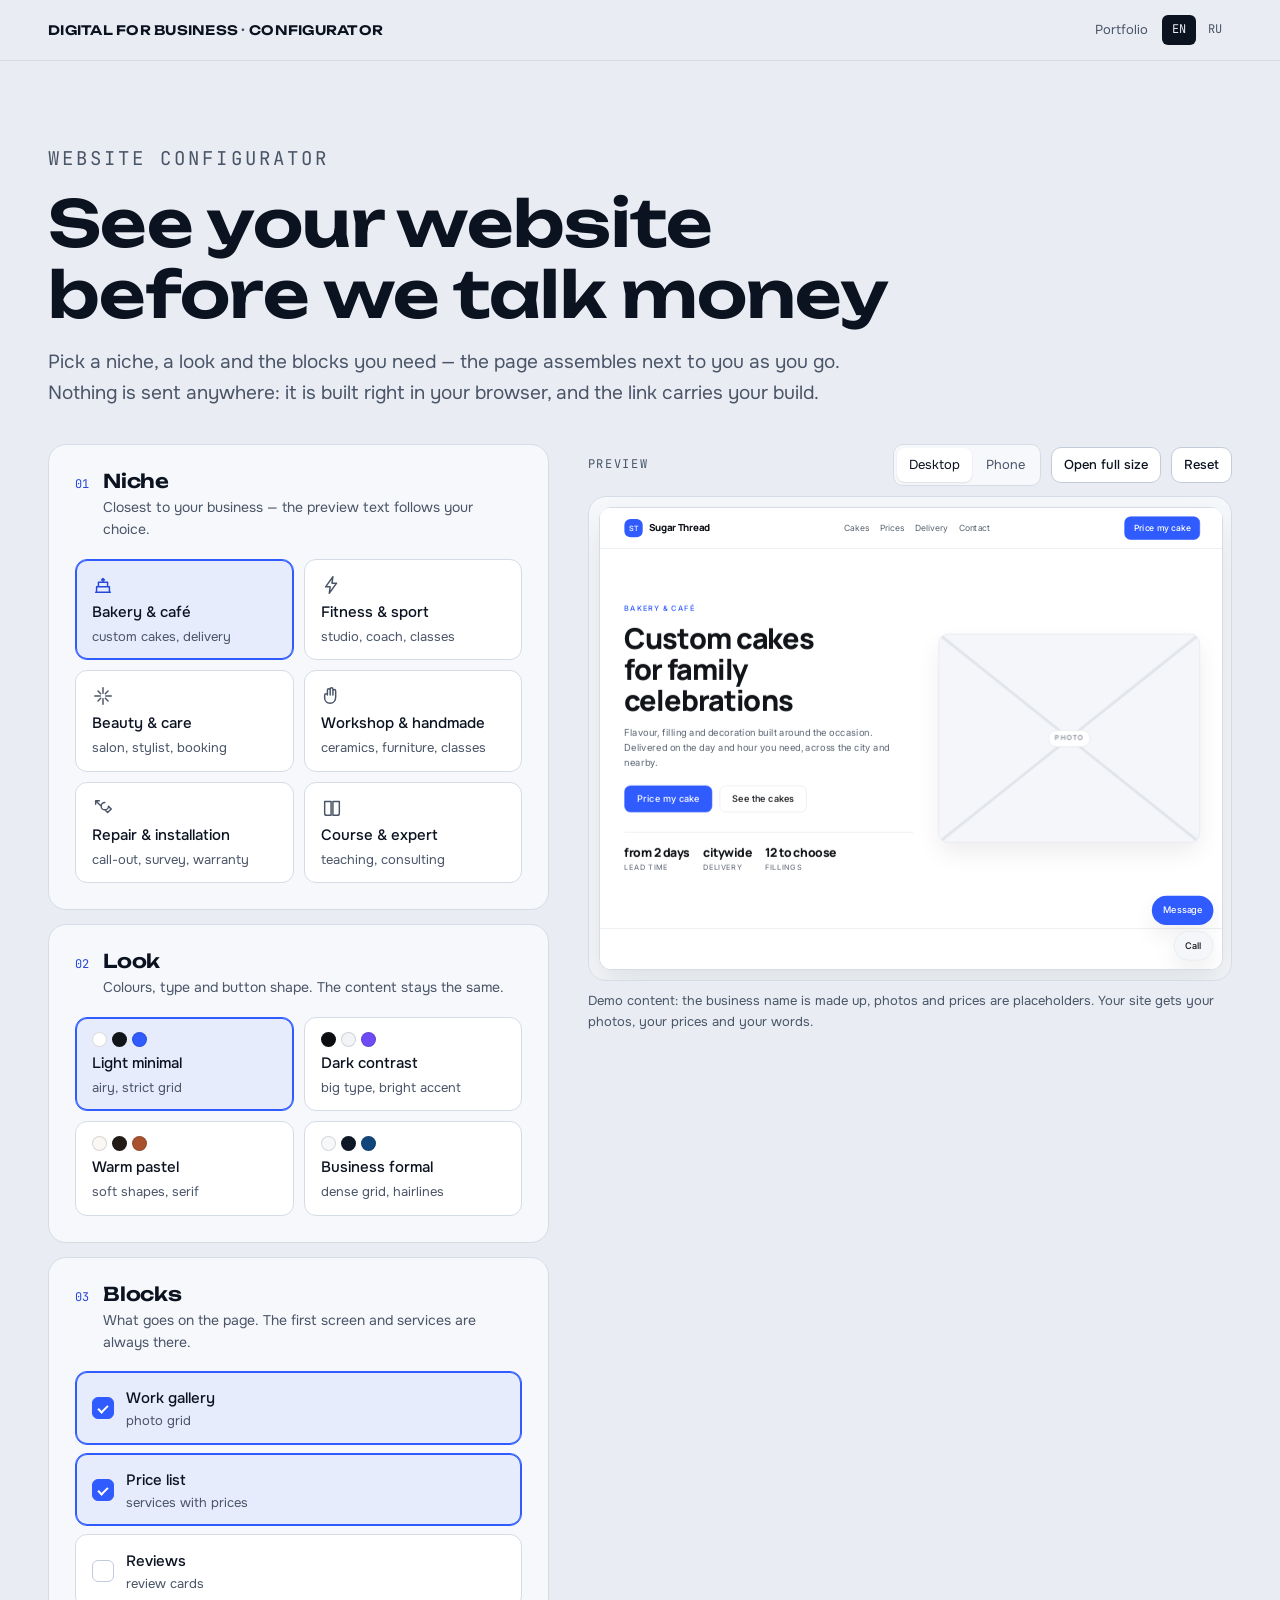
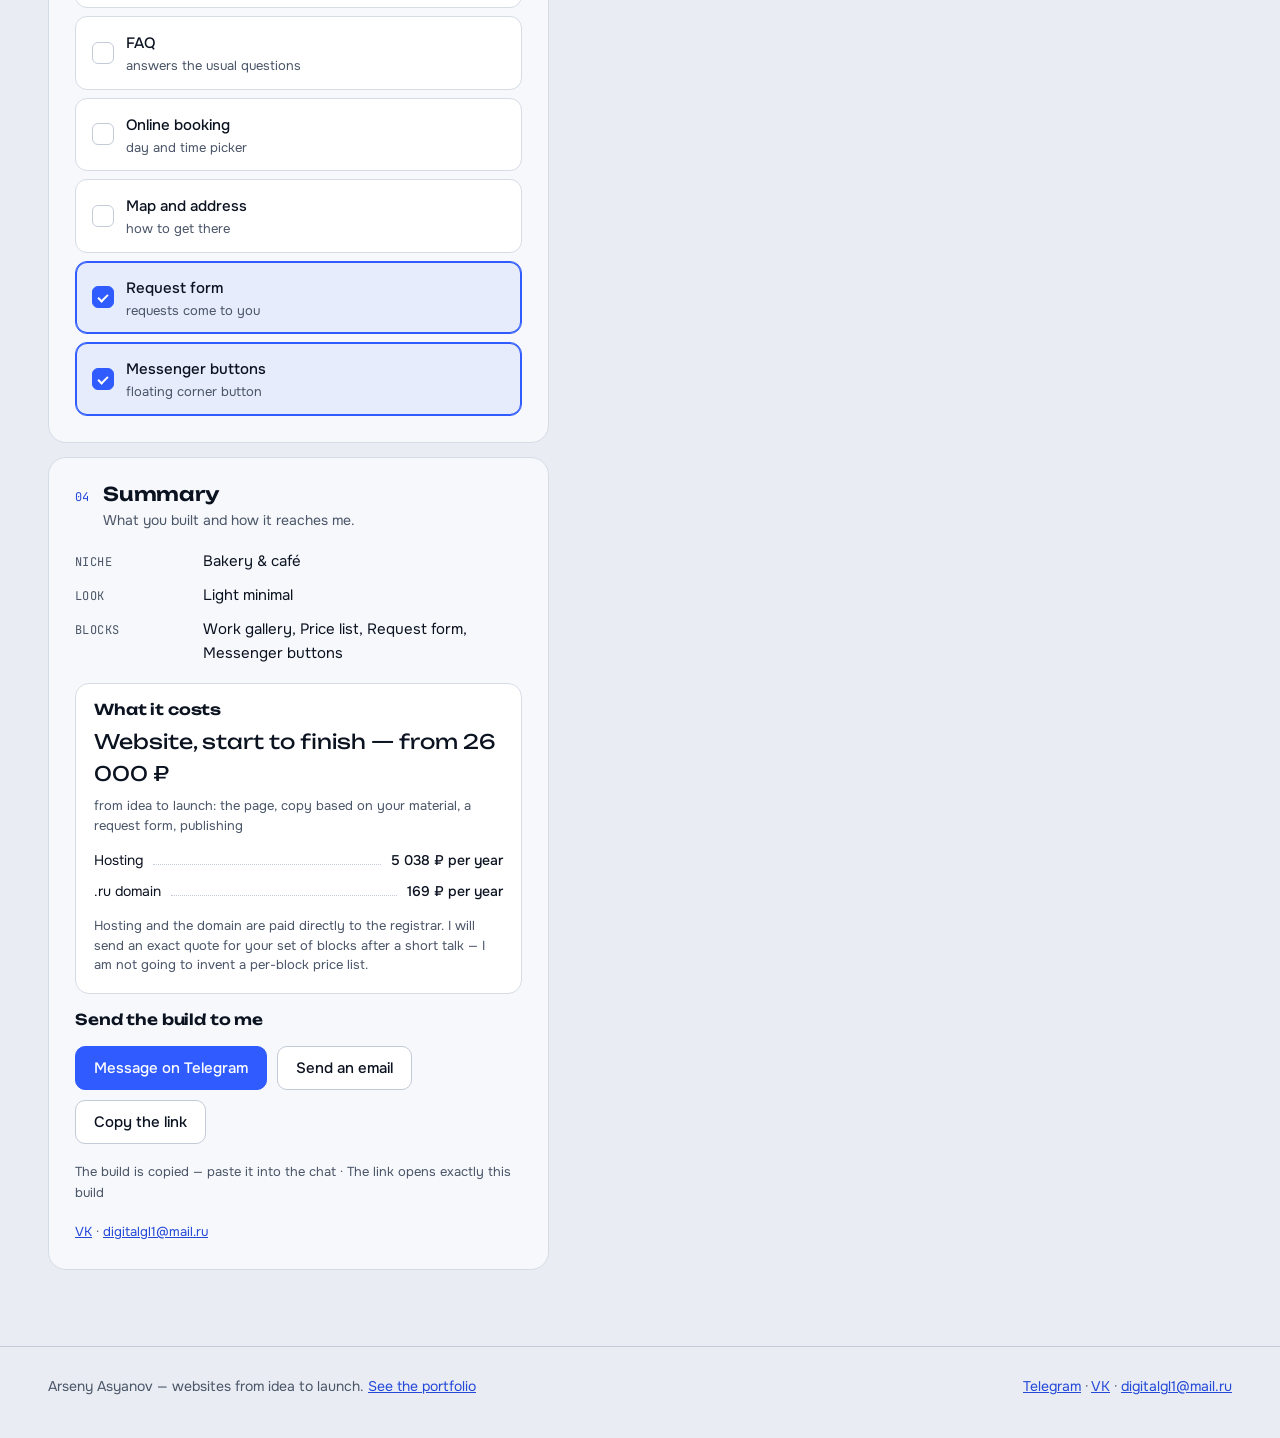
==== index.html @ 24cbaea6 "Конфигуратор сайта: первая версия Страница, на которой человек сам выбирает нишу, оформление и блоки" ====
<!DOCTYPE html>
<html lang="en" class="no-js">
<head>
<meta charset="UTF-8">
<meta name="viewport" content="width=device-width, initial-scale=1, viewport-fit=cover">
<title>Website configurator — Digital for Business</title>
<meta name="description" content="Pick a niche, a look and the blocks you need — the website assembles in front of you. A configurator by Arseny Asyanov, who builds sites from idea to launch.">
<meta name="theme-color" content="#E9EDF3">
<meta property="og:type" content="website">
<meta property="og:title" content="Website configurator — Digital for Business">
<meta property="og:description" content="Pick a niche, a look and the blocks — see the page before we talk money.">
<link rel="canonical" href="https://strangehul1-design.github.io/site-configurator/">
<link rel="alternate" hreflang="en" href="https://strangehul1-design.github.io/site-configurator/">
<link rel="alternate" hreflang="ru" href="https://strangehul1-design.github.io/site-configurator/ru/">
<link rel="alternate" hreflang="x-default" href="https://strangehul1-design.github.io/site-configurator/">
<meta property="og:locale" content="en_US">
<meta property="og:locale:alternate" content="ru_RU">
<link rel="icon" href="data:image/svg+xml,%3Csvg xmlns='http://www.w3.org/2000/svg' viewBox='0 0 64 64'%3E%3Crect width='64' height='64' rx='14' fill='%23E9EDF3'/%3E%3Cg stroke='%230B1220' stroke-width='4' stroke-linecap='round'%3E%3Cpath d='M14 20h36M14 32h36M14 44h36'/%3E%3C/g%3E%3Cg fill='%232F5BFF'%3E%3Ccircle cx='26' cy='20' r='7'/%3E%3Ccircle cx='40' cy='32' r='7'/%3E%3Ccircle cx='22' cy='44' r='7'/%3E%3C/g%3E%3C/svg%3E">
<link rel="preconnect" href="https://fonts.googleapis.com">
<link rel="preconnect" href="https://fonts.gstatic.com" crossorigin>
<link rel="stylesheet" href="https://fonts.googleapis.com/css2?family=JetBrains+Mono:wght@400;500&family=Onest:wght@400;500&family=Unbounded:wght@600&display=swap">
<link rel="stylesheet" href="assets/css/app.css">
<script>document.documentElement.className = 'js';</script>
<script src="assets/js/data.js" defer></script>
<script src="assets/js/preview.js" defer></script>
<script src="assets/js/app.js" defer></script>
</head>
<body>
<a class="skip-link" href="#build">Skip to the configurator</a>

<header class="site-header">
  <div class="wrap">
    <a class="brand" href="https://strangehul1-design.github.io/web-chef-portfolio/" translate="no"><span>DIGITAL FOR BUSINESS</span><span class="sep"> · </span><span class="brand__tail">CONFIGURATOR</span></a>
    <div class="header__right">
      <a class="header__link" href="https://strangehul1-design.github.io/web-chef-portfolio/">Portfolio</a>
      <div class="lang-switch" role="group" aria-label="Language">
        <span class="lang-switch__opt" aria-current="true">EN</span>
        <a class="lang-switch__opt" href="ru/" hreflang="ru" lang="ru" data-lang-switch aria-label="Русская версия">RU</a>
      </div>
    </div>
  </div>
</header>

<main>
  <section class="intro">
    <div class="wrap">
      <p class="kicker">Website configurator</p>
      <h1>See your website<br>before we talk money</h1>
      <p>Pick a niche, a look and the blocks you need — the page assembles next to you as you go. Nothing is sent anywhere: it is built right in your browser, and the link carries your build.</p>
    </div>
  </section>

  <section class="cfg" id="build">
    <div class="wrap">
      <div class="cfg__grid">
        <div>
          <h2 class="sr-only">Your choices</h2>
          <ol class="steps" data-steps></ol>
          <noscript>
            <p class="pv__note">The configurator needs JavaScript to assemble the preview. Message me on Telegram (<a href="https://t.me/tacokinggl1">@tacokinggl1</a>) instead and I will build a version and send you the link.</p>
          </noscript>
        </div>

        <div class="pv">
          <h2 class="sr-only">Preview</h2>
          <div class="pv__bar">
            <span class="pv__title">Preview</span>
            <div class="seg" role="group" aria-label="Preview width">
              <button type="button" data-device="desktop" aria-pressed="true">Desktop</button>
              <button type="button" data-device="mobile" aria-pressed="false">Phone</button>
            </div>
            <button class="btn btn--sm" type="button" data-act="full">Open full size</button>
            <button class="btn btn--sm" type="button" data-act="reset">Reset</button>
          </div>
          <div class="pv__box"><div class="pv__stage" data-stage></div></div>
          <p class="pv__note">Demo content: the business name is made up, photos and prices are placeholders. Your site gets your photos, your prices and your words.</p>
        </div>
      </div>
    </div>
  </section>
</main>

<footer class="site-footer">
  <div class="wrap">
    <p>Arseny Asyanov — websites from idea to launch. <a href="https://strangehul1-design.github.io/web-chef-portfolio/">See the portfolio</a></p>
    <p><a href="https://t.me/tacokinggl1">Telegram</a> · <a href="https://vk.com/taco_kinggl1">VK</a> · <a href="mailto:digitalgl1@mail.ru">digitalgl1@mail.ru</a></p>
  </div>
</footer>
</body>
</html>
---- assets/css/app.css ----
/* ═══════════════════════════════════════════════════════════════
   Конфигуратор сайта — оболочка.

   Стиль продолжает портфолио «Digital для бизнеса»: холодная
   серо-голубая бумага, тёмно-синий текст, один электрический синий
   на том, что нажимают. Unbounded — заголовки, Onest — текст,
   JetBrains Mono — номера шагов и служебные подписи.
   Движение то же: блоки появляются снизу при прокрутке.

   Стили собранной страницы живут отдельно, внутри рамки
   предпросмотра (assets/js/preview.js) — здесь их нет.
   ═══════════════════════════════════════════════════════════════ */

*,
*::before,
*::after { box-sizing: border-box; margin: 0; padding: 0; }

:root {
  --paper: #E9EDF3;
  --sheet: #F6F8FB;
  --ink: #0B1220;
  --muted: #4A5568;
  --line: #C3CBD8;
  --line-soft: #D5DCE6;
  --accent: #2F5BFF;
  --on-accent: #FFFFFF;
  --accent-ink: #2448D8;
  --accent-soft: rgba(47, 91, 255, .08);

  --f-display: 'Unbounded', 'Arial Black', Arial, sans-serif;
  --f-body: 'Onest', system-ui, -apple-system, 'Segoe UI', Arial, sans-serif;
  --f-mono: 'JetBrains Mono', ui-monospace, Consolas, monospace;

  --ease-out: cubic-bezier(.22, .8, .38, 1);
  --gut: clamp(16px, 4vw, 48px);
  --maxw: 1440px;
  --header: 60px;
}

html { scroll-padding-top: calc(var(--header) + 12px); -webkit-text-size-adjust: 100%; }

body {
  font-family: var(--f-body);
  font-size: 16px;
  line-height: 1.6;
  color: var(--ink);
  background: var(--paper);
  -webkit-font-smoothing: antialiased;
}

h1, h2, h3, h4 { font-family: var(--f-display); font-weight: 600; line-height: 1.1; letter-spacing: -.01em; }
a { color: var(--accent-ink); }
img, svg { max-width: 100%; }

.wrap { width: 100%; max-width: var(--maxw); margin: 0 auto; padding: 0 var(--gut); }

.sr-only {
  position: absolute; width: 1px; height: 1px; padding: 0; margin: -1px;
  overflow: hidden; clip: rect(0 0 0 0); white-space: nowrap; border: 0;
}

.skip-link {
  position: fixed; top: 8px; left: 8px; z-index: 200;
  padding: 10px 16px; background: var(--ink); color: var(--paper);
  border-radius: 8px; text-decoration: none; transform: translateY(-150%);
  transition: transform .2s var(--ease-out);
}
.skip-link:focus-visible { transform: translateY(0); }

:where(a, button, input, label):focus-visible {
  outline: 2px solid var(--accent); outline-offset: 2px; border-radius: 4px;
}

/* ── Шапка ────────────────────────────────────────────────────── */
.site-header {
  position: sticky; top: 0; z-index: 100; height: var(--header);
  background: rgba(233, 237, 243, .85);
  -webkit-backdrop-filter: blur(14px) saturate(160%);
  backdrop-filter: blur(14px) saturate(160%);
  box-shadow: 0 1px 0 rgba(11, 18, 32, .08);
}
.site-header .wrap { height: 100%; display: flex; align-items: center; justify-content: space-between; gap: 14px; }
.brand {
  font-family: var(--f-display); font-weight: 600; font-size: 13px;
  letter-spacing: .02em; text-decoration: none; color: var(--ink);
}
.brand .sep { color: var(--muted); }
.header__right { display: flex; align-items: center; gap: 14px; }
.header__link { font-size: 13px; color: var(--muted); text-decoration: none; }
.header__link:hover { color: var(--accent-ink); }

.lang-switch { display: flex; align-items: center; gap: 2px; font-family: var(--f-mono); font-size: 12px; }
.lang-switch__opt {
  min-width: 34px; min-height: 30px; display: inline-flex; align-items: center; justify-content: center;
  border-radius: 6px; text-decoration: none; color: var(--muted);
}
.lang-switch__opt[aria-current] { background: var(--ink); color: var(--paper); }
.lang-switch__opt:not([aria-current]):hover { background: var(--accent-soft); color: var(--accent-ink); }

/* ── Вступление ───────────────────────────────────────────────── */
.intro { padding: clamp(36px, 7vw, 84px) 0 clamp(20px, 3vw, 36px); }
.kicker {
  font-family: var(--f-mono); font-size: 12px; letter-spacing: .16em;
  text-transform: uppercase; color: var(--accent-ink);
}
.intro h1 { font-size: clamp(30px, 5.4vw, 64px); margin: 14px 0 18px; }
.intro p { color: var(--muted); font-size: clamp(16px, 1.5vw, 19px); max-width: 62ch; }

/* ── Два столбца: выбор и предпросмотр ───────────────────────── */
.cfg { padding-bottom: clamp(40px, 6vw, 96px); }
.cfg__grid { display: grid; grid-template-columns: minmax(340px, 7fr) 9fr; gap: clamp(20px, 3vw, 44px); align-items: start; }
/* без этого рамка предпросмотра в 1280px растягивает столбец и страница едет в бок */
.cfg__grid > * { min-width: 0; }

.steps { list-style: none; display: grid; gap: 14px; }
.step {
  background: var(--sheet); border: 1px solid var(--line-soft);
  border-radius: 18px; padding: clamp(18px, 2.2vw, 26px);
}
.step__head { display: flex; gap: 14px; align-items: flex-start; margin-bottom: 18px; }
.step__n { font-family: var(--f-mono); font-size: 12px; color: var(--accent-ink); padding-top: 4px; }
.step__t { font-size: 19px; }
.step__note { color: var(--muted); font-size: 14px; margin-top: 4px; }

/* карточки выбора */
.opts { display: grid; gap: 10px; }
.opts--niche, .opts--theme { grid-template-columns: 1fr 1fr; }
.opt { position: relative; display: block; cursor: pointer; }
.opt input { position: absolute; opacity: 0; width: 1px; height: 1px; }
.opt__body {
  display: grid; gap: 4px; min-height: 76px; height: 100%;
  padding: 14px 16px; background: #FFF;
  border: 1px solid var(--line-soft); border-radius: 12px;
  transition: border-color .2s var(--ease-out), background-color .2s var(--ease-out), transform .2s var(--ease-out);
}
.opt__ico { width: 22px; height: 22px; fill: none; stroke: var(--muted); stroke-width: 1.6; stroke-linecap: round; stroke-linejoin: round; }
.opt__t { font-weight: 500; font-size: 15px; }
.opt__h { color: var(--muted); font-size: 13px; line-height: 1.35; }
.opt input:checked + .opt__body { border-color: var(--accent); background: var(--accent-soft); box-shadow: inset 0 0 0 1px var(--accent); }
.opt input:checked + .opt__body .opt__ico { stroke: var(--accent-ink); }
.opt input:focus-visible + .opt__body { outline: 2px solid var(--accent); outline-offset: 2px; }

.swatch { display: flex; gap: 5px; }
.swatch i { width: 15px; height: 15px; border-radius: 999px; border: 1px solid rgba(11, 18, 32, .14); }

/* переключатели блоков */
.opts--block { gap: 8px; }
.opt--check .opt__body {
  grid-template-columns: 22px 1fr; grid-template-areas: 'tick title' 'tick hint';
  align-items: center; gap: 2px 12px; min-height: 60px;
}
.opt--check .tick {
  grid-area: tick; width: 22px; height: 22px; border-radius: 6px;
  border: 1.5px solid var(--line); background: #FFF; position: relative;
  transition: all .2s var(--ease-out);
}
.opt--check .tick::after {
  content: ''; position: absolute; inset: 0; margin: auto;
  width: 10px; height: 6px; border-left: 2px solid var(--on-accent); border-bottom: 2px solid var(--on-accent);
  transform: rotate(-45deg) scale(.6); opacity: 0; transition: all .2s var(--ease-out);
}
.opt--check .opt__t { grid-area: title; }
.opt--check .opt__h { grid-area: hint; }
.opt--check input:checked + .opt__body .tick { background: var(--accent); border-color: var(--accent); }
.opt--check input:checked + .opt__body .tick::after { opacity: 1; transform: rotate(-45deg) scale(1); }

/* ── Итог ─────────────────────────────────────────────────────── */
.sum { display: grid; gap: 18px; }
.sum h4 { font-size: 15px; }
.brief { display: grid; gap: 10px; }
.brief > div { display: grid; grid-template-columns: 116px 1fr; gap: 12px; align-items: baseline; }
.brief dt { font-family: var(--f-mono); font-size: 12px; letter-spacing: .04em; text-transform: uppercase; color: var(--muted); }
.brief dd { font-size: 15px; }

.pricebox { background: #FFF; border: 1px solid var(--line-soft); border-radius: 14px; padding: 18px; }
.pricebox__main { font-family: var(--f-display); font-size: 20px; margin: 8px 0 6px; }
.pricebox__note { color: var(--muted); font-size: 13px; line-height: 1.5; }
.pricebox__rows { list-style: none; margin: 14px 0; display: grid; gap: 8px; }
.pricebox__rows li { display: flex; align-items: baseline; gap: 10px; font-size: 14px; }
.pricebox__rows b { font-weight: 500; white-space: nowrap; }
.dots { flex: 1; border-bottom: 1px dotted var(--line); }

.acts { display: flex; flex-wrap: wrap; gap: 10px; }
.acts__note { color: var(--muted); font-size: 13px; }

.btn {
  display: inline-flex; align-items: center; justify-content: center; gap: 8px;
  min-height: 44px; padding: 0 18px; font: inherit; font-size: 15px; font-weight: 500;
  border: 1px solid var(--line); border-radius: 10px; background: #FFF; color: var(--ink);
  text-decoration: none; cursor: pointer;
  transition: transform .2s var(--ease-out), border-color .2s var(--ease-out), background-color .2s var(--ease-out);
}
.btn--primary { background: var(--accent); border-color: var(--accent); color: var(--on-accent); }
.btn.is-done { background: var(--ink); border-color: var(--ink); color: var(--paper); }
.btn--sm { min-height: 36px; padding: 0 12px; font-size: 13px; }

/* ── Рамка предпросмотра ─────────────────────────────────────── */
.pv { position: sticky; top: calc(var(--header) + 14px); display: grid; gap: 10px; }
.pv__bar { display: flex; flex-wrap: wrap; align-items: center; gap: 10px; }
.pv__title { font-family: var(--f-mono); font-size: 12px; letter-spacing: .14em; text-transform: uppercase; color: var(--muted); margin-right: auto; }
.seg { display: inline-flex; padding: 3px; gap: 2px; background: var(--sheet); border: 1px solid var(--line-soft); border-radius: 10px; }
.seg button {
  min-height: 34px; padding: 0 12px; font: inherit; font-size: 13px;
  border: 0; border-radius: 8px; background: transparent; color: var(--muted); cursor: pointer;
  transition: background-color .2s var(--ease-out), color .2s var(--ease-out);
}
.seg button[aria-pressed="true"] { background: #FFF; color: var(--ink); box-shadow: 0 1px 2px rgba(11, 18, 32, .1); }

.pv__box {
  min-width: 0; overflow: hidden;
  background: var(--sheet); border: 1px solid var(--line-soft); border-radius: 18px;
  padding: 10px; display: grid; justify-items: center;
}
.pv__stage {
  position: relative; overflow: hidden; border-radius: 12px;
  border: 1px solid var(--line-soft); background: #FFF;
  box-shadow: 0 18px 40px rgba(11, 18, 32, .10);
}
.pv__frame { position: absolute; top: 0; left: 0; border: 0; transform-origin: 0 0; display: block; }
.pv__note { color: var(--muted); font-size: 13px; }

/* ── Подвал ───────────────────────────────────────────────────── */
.site-footer { border-top: 1px solid var(--line); padding: 28px 0 40px; color: var(--muted); font-size: 14px; }
.site-footer .wrap { display: flex; flex-wrap: wrap; gap: 12px 24px; justify-content: space-between; align-items: center; }
.site-footer a { color: var(--accent-ink); }

/* ── Появление ────────────────────────────────────────────────── */
.js .reveal { opacity: 0; transform: translateY(36px); transition: opacity .75s var(--ease-out), transform .75s var(--ease-out); }
.js .reveal.in { opacity: 1; transform: none; }
.js .reveal.d1 { transition-delay: .1s; }
.js .reveal.d2 { transition-delay: .2s; }

@media (hover: hover) {
  .opt:hover .opt__body { transform: translateY(-2px); border-color: var(--line); }
  .btn:hover { transform: translateY(-1px); border-color: var(--accent); }
  .btn--primary:hover { background: var(--accent-ink); }
}

/* ── Узкие экраны ─────────────────────────────────────────────── */
@media (max-width: 1040px) {
  .cfg__grid { grid-template-columns: 1fr; }
  /* на касании цели крупнее */
  .btn--sm { min-height: 42px; padding: 0 14px; }
  .seg button { min-height: 40px; }
  .lang-switch__opt { min-width: 42px; min-height: 40px; }
  /* предпросмотр во всю ширину над шагами: так страница читается,
     а не превращается в миниатюру. Страница сама подъезжает к нему. */
  .pv { position: static; order: -1; margin-bottom: 18px; }
  .pv__box { padding: 8px; }
  .pv__bar { gap: 8px; }
  .pv__title { width: 100%; margin-right: 0; }
}

@media (max-width: 560px) {
  .opts--niche, .opts--theme { grid-template-columns: 1fr; }
  .brief > div { grid-template-columns: 1fr; gap: 2px; }
  .step { border-radius: 14px; }
  .acts .btn { flex: 1 1 100%; }
  .site-header .wrap { gap: 8px; }
  .header__link { display: none; }
  .brand .brand__tail, .brand .sep { display: none; }
  .pv__bar { gap: 6px; }
  .pv__bar .btn--sm { padding: 0 10px; font-size: 12px; }
  .seg button { padding: 0 10px; font-size: 12px; }
}

@media (prefers-reduced-motion: reduce) {
  .js .reveal { opacity: 1; transform: none; transition: none; }
  * { animation-duration: .01ms !important; transition-duration: .01ms !important; }
}

/* нижний отступ под панель телефона и «безопасную зону» */
body { padding-bottom: env(safe-area-inset-bottom); }
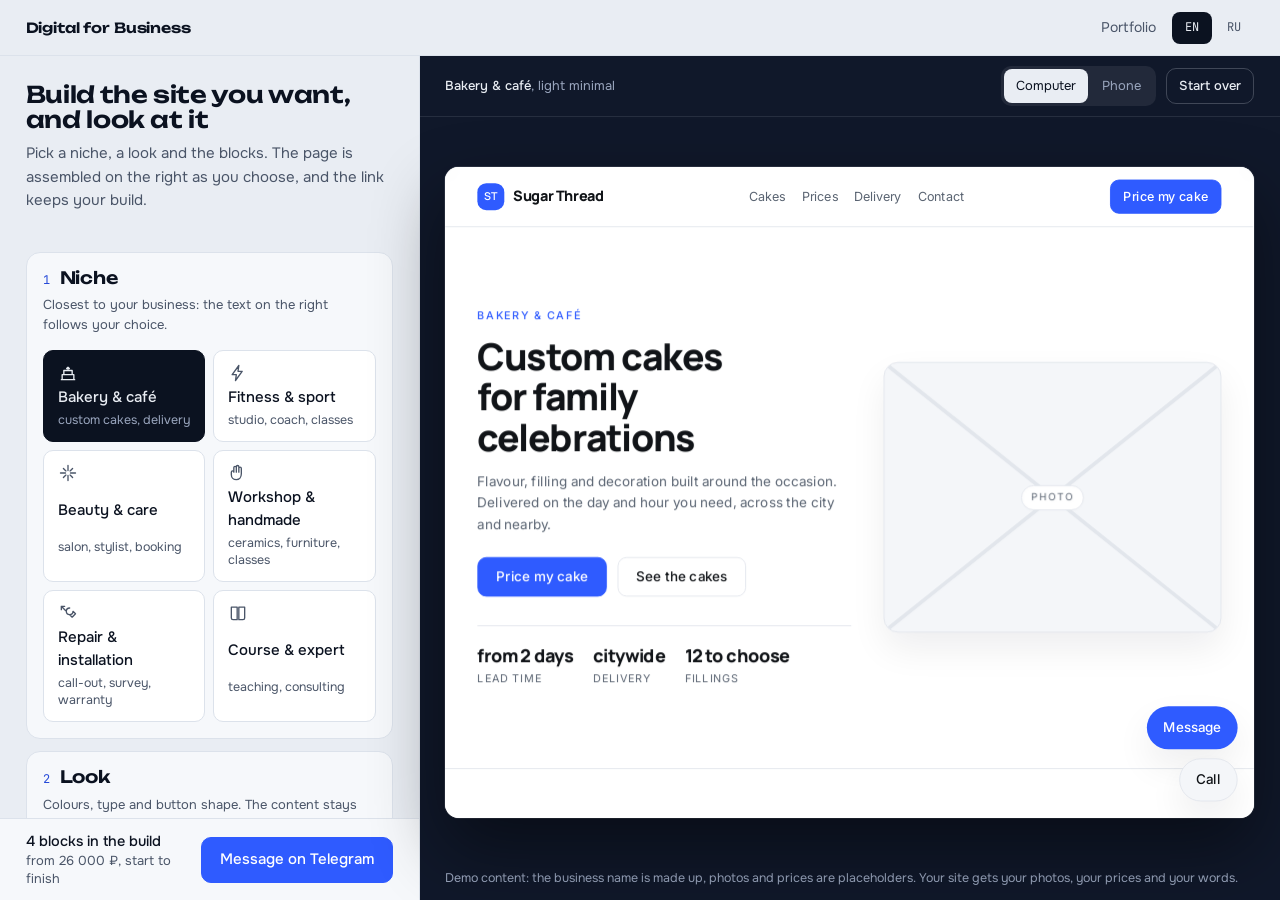
==== commit 153cd2af: "Переработка: рабочий стол вместо лендинга Страница стала инструментом: слева столбец выбора со своей" ====
--- a/index.html
+++ b/index.html
@@ -3,12 +3,12 @@
 <head>
 <meta charset="UTF-8">
 <meta name="viewport" content="width=device-width, initial-scale=1, viewport-fit=cover">
-<title>Website configurator — Digital for Business</title>
-<meta name="description" content="Pick a niche, a look and the blocks you need — the website assembles in front of you. A configurator by Arseny Asyanov, who builds sites from idea to launch.">
+<title>Website configurator · Digital for Business</title>
+<meta name="description" content="Pick a niche, a look and the blocks you need, and watch the website being assembled next to you. A configurator by Arseny Asyanov, who builds sites from idea to launch.">
 <meta name="theme-color" content="#E9EDF3">
 <meta property="og:type" content="website">
-<meta property="og:title" content="Website configurator — Digital for Business">
-<meta property="og:description" content="Pick a niche, a look and the blocks — see the page before we talk money.">
+<meta property="og:title" content="Website configurator · Digital for Business">
+<meta property="og:description" content="Pick a niche, a look and the blocks, and see the page before we talk money.">
 <link rel="canonical" href="https://strangehul1-design.github.io/site-configurator/">
 <link rel="alternate" hreflang="en" href="https://strangehul1-design.github.io/site-configurator/">
 <link rel="alternate" hreflang="ru" href="https://strangehul1-design.github.io/site-configurator/ru/">
@@ -18,7 +18,7 @@
 <link rel="icon" href="data:image/svg+xml,%3Csvg xmlns='http://www.w3.org/2000/svg' viewBox='0 0 64 64'%3E%3Crect width='64' height='64' rx='14' fill='%23E9EDF3'/%3E%3Cg stroke='%230B1220' stroke-width='4' stroke-linecap='round'%3E%3Cpath d='M14 20h36M14 32h36M14 44h36'/%3E%3C/g%3E%3Cg fill='%232F5BFF'%3E%3Ccircle cx='26' cy='20' r='7'/%3E%3Ccircle cx='40' cy='32' r='7'/%3E%3Ccircle cx='22' cy='44' r='7'/%3E%3C/g%3E%3C/svg%3E">
 <link rel="preconnect" href="https://fonts.googleapis.com">
 <link rel="preconnect" href="https://fonts.gstatic.com" crossorigin>
-<link rel="stylesheet" href="https://fonts.googleapis.com/css2?family=JetBrains+Mono:wght@400;500&family=Onest:wght@400;500&family=Unbounded:wght@600&display=swap">
+<link rel="stylesheet" href="https://fonts.googleapis.com/css2?family=JetBrains+Mono:wght@400;500&family=Onest:wght@400;500;600&family=Unbounded:wght@600&display=swap">
 <link rel="stylesheet" href="assets/css/app.css">
 <script>document.documentElement.className = 'js';</script>
 <script src="assets/js/data.js" defer></script>
@@ -26,65 +26,59 @@
 <script src="assets/js/app.js" defer></script>
 </head>
 <body>
-<a class="skip-link" href="#build">Skip to the configurator</a>
+<a class="skip-link" href="#choices">Skip to the choices</a>
 
-<header class="site-header">
-  <div class="wrap">
-    <a class="brand" href="https://strangehul1-design.github.io/web-chef-portfolio/" translate="no"><span>DIGITAL FOR BUSINESS</span><span class="sep"> · </span><span class="brand__tail">CONFIGURATOR</span></a>
-    <div class="header__right">
-      <a class="header__link" href="https://strangehul1-design.github.io/web-chef-portfolio/">Portfolio</a>
-      <div class="lang-switch" role="group" aria-label="Language">
-        <span class="lang-switch__opt" aria-current="true">EN</span>
-        <a class="lang-switch__opt" href="ru/" hreflang="ru" lang="ru" data-lang-switch aria-label="Русская версия">RU</a>
+<header class="top">
+  <div class="top__in">
+    <a class="brand" href="https://strangehul1-design.github.io/web-chef-portfolio/" translate="no">Digital for Business</a>
+    <div class="top__right">
+      <a class="top__link" href="https://strangehul1-design.github.io/web-chef-portfolio/">Portfolio</a>
+      <div class="lang" role="group" aria-label="Language">
+        <span class="lang__opt" aria-current="true">EN</span>
+        <a class="lang__opt" href="ru/" hreflang="ru" lang="ru" data-lang-switch aria-label="Русская версия">RU</a>
       </div>
     </div>
   </div>
 </header>
 
-<main>
-  <section class="intro">
-    <div class="wrap">
-      <p class="kicker">Website configurator</p>
-      <h1>See your website<br>before we talk money</h1>
-      <p>Pick a niche, a look and the blocks you need — the page assembles next to you as you go. Nothing is sent anywhere: it is built right in your browser, and the link carries your build.</p>
+<main class="desk">
+  <div class="intro">
+    <h1>Build the site you want, and look at it</h1>
+    <p>Pick a niche, a look and the blocks. The page is assembled on the right as you choose, and the link keeps your build.</p>
+  </div>
+
+  <section class="panel" id="choices" aria-label="Your choices">
+    <div class="panel__scroll">
+      <ol class="steps" data-steps></ol>
+      <noscript>
+        <p class="note">The configurator needs JavaScript to assemble the preview. Message me on Telegram (<a href="https://t.me/tacokinggl1">@tacokinggl1</a>) instead and I will build a version and send you the link.</p>
+      </noscript>
+    </div>
+    <div class="panel__bar">
+      <p class="tally" data-tally></p>
+      <button class="btn btn--primary" type="button" data-act="tg">Message on Telegram</button>
     </div>
   </section>
 
-  <section class="cfg" id="build">
-    <div class="wrap">
-      <div class="cfg__grid">
-        <div>
-          <h2 class="sr-only">Your choices</h2>
-          <ol class="steps" data-steps></ol>
-          <noscript>
-            <p class="pv__note">The configurator needs JavaScript to assemble the preview. Message me on Telegram (<a href="https://t.me/tacokinggl1">@tacokinggl1</a>) instead and I will build a version and send you the link.</p>
-          </noscript>
-        </div>
-
-        <div class="pv">
-          <h2 class="sr-only">Preview</h2>
-          <div class="pv__bar">
-            <span class="pv__title">Preview</span>
-            <div class="seg" role="group" aria-label="Preview width">
-              <button type="button" data-device="desktop" aria-pressed="true">Desktop</button>
-              <button type="button" data-device="mobile" aria-pressed="false">Phone</button>
-            </div>
-            <button class="btn btn--sm" type="button" data-act="full">Open full size</button>
-            <button class="btn btn--sm" type="button" data-act="reset">Reset</button>
-          </div>
-          <div class="pv__box"><div class="pv__stage" data-stage></div></div>
-          <p class="pv__note">Demo content: the business name is made up, photos and prices are placeholders. Your site gets your photos, your prices and your words.</p>
-        </div>
+  <section class="stage" aria-label="Preview">
+    <div class="stage__bar">
+      <p class="stage__title" data-stage-title></p>
+      <div class="seg" role="group" aria-label="Preview width">
+        <button type="button" data-device="desktop" aria-pressed="true">Computer</button>
+        <button type="button" data-device="mobile" aria-pressed="false">Phone</button>
       </div>
+      <button class="btn btn--quiet btn--sm" type="button" data-act="reset">Start over</button>
     </div>
+    <div class="stage__desk">
+      <div class="screen" data-stage></div>
+    </div>
+    <p class="stage__note">Demo content: the business name is made up, photos and prices are placeholders. Your site gets your photos, your prices and your words.</p>
   </section>
 </main>
 
-<footer class="site-footer">
-  <div class="wrap">
-    <p>Arseny Asyanov — websites from idea to launch. <a href="https://strangehul1-design.github.io/web-chef-portfolio/">See the portfolio</a></p>
-    <p><a href="https://t.me/tacokinggl1">Telegram</a> · <a href="https://vk.com/taco_kinggl1">VK</a> · <a href="mailto:digitalgl1@mail.ru">digitalgl1@mail.ru</a></p>
-  </div>
+<footer class="foot">
+  <p>Arseny Asyanov builds websites from idea to launch. <a href="https://strangehul1-design.github.io/web-chef-portfolio/">See the portfolio</a></p>
+  <p><a href="https://t.me/tacokinggl1">Telegram</a>, <a href="https://vk.com/taco_kinggl1">VK</a>, <a href="mailto:digitalgl1@mail.ru">digitalgl1@mail.ru</a></p>
 </footer>
 </body>
 </html>
--- a/assets/css/app.css
+++ b/assets/css/app.css
@@ -1,14 +1,21 @@
 /* ═══════════════════════════════════════════════════════════════
-   Конфигуратор сайта — оболочка.
-
-   Стиль продолжает портфолио «Digital для бизнеса»: холодная
+   Конфигуратор сайта - рабочий стол.
+
+   Страница не лендинг, а инструмент: слева выбор, справа ваш сайт
+   в натуральную величину на тёмном столе. Тёмный стол - единственное
+   яркое место на странице: он нужен, чтобы светлый собранный сайт
+   читался как предмет, а не как часть интерфейса.
+
+   Палитра та же, что в портфолио «Digital для бизнеса»: холодная
    серо-голубая бумага, тёмно-синий текст, один электрический синий
-   на том, что нажимают. Unbounded — заголовки, Onest — текст,
-   JetBrains Mono — номера шагов и служебные подписи.
-   Движение то же: блоки появляются снизу при прокрутке.
-
-   Стили собранной страницы живут отдельно, внутри рамки
-   предпросмотра (assets/js/preview.js) — здесь их нет.
+   на том, что нажимают. Unbounded - заголовки, Onest - весь текст,
+   JetBrains Mono - только цифры шагов.
+
+   Движение отвечает на действие: нажатие, выбор, приход блока.
+   Одна кривая (--ease) и три длительности на весь проект.
+
+   Стили собранной страницы лежат отдельно, внутри рамки
+   (assets/js/preview.js) - здесь их нет.
    ═══════════════════════════════════════════════════════════════ */
 
 *,
@@ -18,41 +25,49 @@
 :root {
   --paper: #E9EDF3;
   --sheet: #F6F8FB;
+  --card: #FFFFFF;
   --ink: #0B1220;
   --muted: #4A5568;
   --line: #C3CBD8;
-  --line-soft: #D5DCE6;
+  --line-soft: #DCE2EB;
   --accent: #2F5BFF;
   --on-accent: #FFFFFF;
   --accent-ink: #2448D8;
-  --accent-soft: rgba(47, 91, 255, .08);
+  --accent-soft: rgba(47, 91, 255, .09);
+
+  /* стол под собранным сайтом */
+  --desk: #10182A;
+  --on-desk: #E9EDF3;
+  --on-desk-muted: #9AA6BE;
 
   --f-display: 'Unbounded', 'Arial Black', Arial, sans-serif;
   --f-body: 'Onest', system-ui, -apple-system, 'Segoe UI', Arial, sans-serif;
   --f-mono: 'JetBrains Mono', ui-monospace, Consolas, monospace;
 
-  --ease-out: cubic-bezier(.22, .8, .38, 1);
-  --gut: clamp(16px, 4vw, 48px);
-  --maxw: 1440px;
-  --header: 60px;
-}
-
-html { scroll-padding-top: calc(var(--header) + 12px); -webkit-text-size-adjust: 100%; }
+  --ease: cubic-bezier(.2, 0, 0, 1);
+  --t-quick: .14s;
+  --t-base: .28s;
+
+  --r-card: 14px;
+  --r-ctl: 10px;
+  --top: 56px;
+  --pad: clamp(16px, 2vw, 28px);
+}
+
+html { -webkit-text-size-adjust: 100%; }
 
 body {
   font-family: var(--f-body);
   font-size: 16px;
-  line-height: 1.6;
+  line-height: 1.55;
   color: var(--ink);
   background: var(--paper);
   -webkit-font-smoothing: antialiased;
 }
 
-h1, h2, h3, h4 { font-family: var(--f-display); font-weight: 600; line-height: 1.1; letter-spacing: -.01em; }
+h1, h2 { font-family: var(--f-display); font-weight: 600; line-height: 1.1; letter-spacing: -.015em; }
 a { color: var(--accent-ink); }
-img, svg { max-width: 100%; }
-
-.wrap { width: 100%; max-width: var(--maxw); margin: 0 auto; padding: 0 var(--gut); }
+.note { color: var(--muted); font-size: 13px; line-height: 1.5; }
 
 .sr-only {
   position: absolute; width: 1px; height: 1px; padding: 0; margin: -1px;
@@ -62,212 +77,263 @@
 .skip-link {
   position: fixed; top: 8px; left: 8px; z-index: 200;
   padding: 10px 16px; background: var(--ink); color: var(--paper);
-  border-radius: 8px; text-decoration: none; transform: translateY(-150%);
-  transition: transform .2s var(--ease-out);
+  border-radius: var(--r-ctl); text-decoration: none; transform: translateY(-150%);
+  transition: transform var(--t-base) var(--ease);
 }
 .skip-link:focus-visible { transform: translateY(0); }
 
-:where(a, button, input, label):focus-visible {
-  outline: 2px solid var(--accent); outline-offset: 2px; border-radius: 4px;
-}
-
-/* ── Шапка ────────────────────────────────────────────────────── */
-.site-header {
-  position: sticky; top: 0; z-index: 100; height: var(--header);
-  background: rgba(233, 237, 243, .85);
-  -webkit-backdrop-filter: blur(14px) saturate(160%);
-  backdrop-filter: blur(14px) saturate(160%);
-  box-shadow: 0 1px 0 rgba(11, 18, 32, .08);
-}
-.site-header .wrap { height: 100%; display: flex; align-items: center; justify-content: space-between; gap: 14px; }
+:where(a, button, input, label, summary):focus-visible {
+  outline: 2px solid var(--accent); outline-offset: 2px; border-radius: 6px;
+}
+
+/* ── Верхняя строка ───────────────────────────────────────────── */
+.top {
+  height: var(--top);
+  border-bottom: 1px solid var(--line-soft);
+  background: var(--paper);
+}
+.top__in {
+  height: 100%; display: flex; align-items: center; justify-content: space-between;
+  gap: 14px; padding: 0 var(--pad);
+}
 .brand {
-  font-family: var(--f-display); font-weight: 600; font-size: 13px;
-  letter-spacing: .02em; text-decoration: none; color: var(--ink);
-}
-.brand .sep { color: var(--muted); }
-.header__right { display: flex; align-items: center; gap: 14px; }
-.header__link { font-size: 13px; color: var(--muted); text-decoration: none; }
-.header__link:hover { color: var(--accent-ink); }
-
-.lang-switch { display: flex; align-items: center; gap: 2px; font-family: var(--f-mono); font-size: 12px; }
-.lang-switch__opt {
-  min-width: 34px; min-height: 30px; display: inline-flex; align-items: center; justify-content: center;
-  border-radius: 6px; text-decoration: none; color: var(--muted);
-}
-.lang-switch__opt[aria-current] { background: var(--ink); color: var(--paper); }
-.lang-switch__opt:not([aria-current]):hover { background: var(--accent-soft); color: var(--accent-ink); }
-
-/* ── Вступление ───────────────────────────────────────────────── */
-.intro { padding: clamp(36px, 7vw, 84px) 0 clamp(20px, 3vw, 36px); }
-.kicker {
-  font-family: var(--f-mono); font-size: 12px; letter-spacing: .16em;
-  text-transform: uppercase; color: var(--accent-ink);
-}
-.intro h1 { font-size: clamp(30px, 5.4vw, 64px); margin: 14px 0 18px; }
-.intro p { color: var(--muted); font-size: clamp(16px, 1.5vw, 19px); max-width: 62ch; }
-
-/* ── Два столбца: выбор и предпросмотр ───────────────────────── */
-.cfg { padding-bottom: clamp(40px, 6vw, 96px); }
-.cfg__grid { display: grid; grid-template-columns: minmax(340px, 7fr) 9fr; gap: clamp(20px, 3vw, 44px); align-items: start; }
-/* без этого рамка предпросмотра в 1280px растягивает столбец и страница едет в бок */
-.cfg__grid > * { min-width: 0; }
-
-.steps { list-style: none; display: grid; gap: 14px; }
+  font-family: var(--f-display); font-weight: 600; font-size: 14px;
+  letter-spacing: -.01em; text-decoration: none; color: var(--ink);
+}
+.top__right { display: flex; align-items: center; gap: 16px; }
+.top__link { font-size: 14px; color: var(--muted); text-decoration: none; }
+.top__link:hover { color: var(--accent-ink); }
+
+.lang { display: flex; gap: 2px; font-family: var(--f-mono); font-size: 12px; }
+.lang__opt {
+  min-width: 40px; min-height: 32px; display: inline-flex; align-items: center; justify-content: center;
+  border-radius: 8px; text-decoration: none; color: var(--muted);
+  transition: background-color var(--t-quick) var(--ease), color var(--t-quick) var(--ease);
+}
+.lang__opt[aria-current] { background: var(--ink); color: var(--paper); }
+.lang__opt:not([aria-current]):hover { background: var(--accent-soft); color: var(--accent-ink); }
+
+/* ── Рабочий стол ─────────────────────────────────────────────── */
+.desk {
+  display: grid;
+  grid-template-columns: minmax(360px, 420px) 1fr;
+  grid-template-rows: auto minmax(0, 1fr);
+  height: calc(100dvh - var(--top));
+}
+.js .desk { animation: deskIn .5s var(--ease) both; }
+@keyframes deskIn { from { opacity: 0; } to { opacity: 1; } }
+
+.panel {
+  grid-column: 1; grid-row: 2;
+  display: flex; flex-direction: column; min-height: 0;
+  border-right: 1px solid var(--line-soft); background: var(--paper);
+}
+.panel__scroll { flex: 1; min-height: 0; overflow-y: auto; overscroll-behavior: contain; padding: var(--pad); }
+
+.intro {
+  grid-column: 1; grid-row: 1;
+  padding: var(--pad) var(--pad) 14px;
+  border-right: 1px solid var(--line-soft);
+}
+.intro h1 { font-size: clamp(22px, 1.8vw, 28px); max-width: 19ch; }
+.intro p { color: var(--muted); font-size: 15px; margin-top: 10px; max-width: 46ch; }
+
+.steps { list-style: none; display: grid; gap: 12px; }
 .step {
   background: var(--sheet); border: 1px solid var(--line-soft);
-  border-radius: 18px; padding: clamp(18px, 2.2vw, 26px);
-}
-.step__head { display: flex; gap: 14px; align-items: flex-start; margin-bottom: 18px; }
-.step__n { font-family: var(--f-mono); font-size: 12px; color: var(--accent-ink); padding-top: 4px; }
-.step__t { font-size: 19px; }
-.step__note { color: var(--muted); font-size: 14px; margin-top: 4px; }
+  border-radius: var(--r-card); padding: 16px;
+}
+.step__head { display: flex; align-items: baseline; gap: 10px; }
+.step__n { font-family: var(--f-mono); font-size: 12px; color: var(--accent-ink); }
+.step__t { font-size: 17px; }
+.step__note { color: var(--muted); font-size: 13px; margin: 6px 0 14px; }
 
 /* карточки выбора */
-.opts { display: grid; gap: 10px; }
+.opts { display: grid; gap: 8px; }
 .opts--niche, .opts--theme { grid-template-columns: 1fr 1fr; }
 .opt { position: relative; display: block; cursor: pointer; }
 .opt input { position: absolute; opacity: 0; width: 1px; height: 1px; }
 .opt__body {
-  display: grid; gap: 4px; min-height: 76px; height: 100%;
-  padding: 14px 16px; background: #FFF;
-  border: 1px solid var(--line-soft); border-radius: 12px;
-  transition: border-color .2s var(--ease-out), background-color .2s var(--ease-out), transform .2s var(--ease-out);
-}
-.opt__ico { width: 22px; height: 22px; fill: none; stroke: var(--muted); stroke-width: 1.6; stroke-linecap: round; stroke-linejoin: round; }
+  height: 100%; display: grid; gap: 3px; padding: 12px 14px;
+  background: var(--card); border: 1px solid var(--line-soft); border-radius: var(--r-ctl);
+  transition: border-color var(--t-quick) var(--ease), background-color var(--t-quick) var(--ease),
+              color var(--t-quick) var(--ease), transform var(--t-quick) var(--ease);
+}
+.opt:active .opt__body { transform: scale(.985); }
 .opt__t { font-weight: 500; font-size: 15px; }
-.opt__h { color: var(--muted); font-size: 13px; line-height: 1.35; }
-.opt input:checked + .opt__body { border-color: var(--accent); background: var(--accent-soft); box-shadow: inset 0 0 0 1px var(--accent); }
-.opt input:checked + .opt__body .opt__ico { stroke: var(--accent-ink); }
+.opt__h { color: var(--muted); font-size: 12.5px; line-height: 1.35; }
+.opt__ico { width: 20px; height: 20px; fill: none; stroke: var(--muted); stroke-width: 1.6; stroke-linecap: round; stroke-linejoin: round; }
 .opt input:focus-visible + .opt__body { outline: 2px solid var(--accent); outline-offset: 2px; }
 
-.swatch { display: flex; gap: 5px; }
-.swatch i { width: 15px; height: 15px; border-radius: 999px; border: 1px solid rgba(11, 18, 32, .14); }
+/* выбранное заливается чернилами: видно с одного взгляда */
+.opt input:checked + .opt__body { background: var(--ink); border-color: var(--ink); color: var(--paper); }
+.opt input:checked + .opt__body .opt__h { color: var(--on-desk-muted); }
+.opt input:checked + .opt__body .opt__ico { stroke: var(--paper); }
+
+/* эскиз оформления: маленькая страница в его цветах */
+.thumb {
+  display: grid; grid-template-columns: 1fr auto; gap: 4px 8px; align-items: start;
+  padding: 8px; margin-bottom: 7px; border-radius: 8px;
+  background: var(--t-bg); border: 1px solid var(--line-soft);
+}
+.thumb i { display: block; background: var(--t-ink); border-radius: 2px; grid-column: 1; }
+.thumb__h { height: 8px; width: 80%; }
+.thumb__p { height: 4px; width: 95%; opacity: .4; }
+.thumb__p2 { height: 4px; width: 62%; opacity: .4; }
+.thumb__btn { grid-column: 2; grid-row: 1 / span 3; align-self: end; height: 14px; width: 28px; background: var(--t-accent); }
 
 /* переключатели блоков */
-.opts--block { gap: 8px; }
-.opt--check .opt__body {
-  grid-template-columns: 22px 1fr; grid-template-areas: 'tick title' 'tick hint';
-  align-items: center; gap: 2px 12px; min-height: 60px;
-}
-.opt--check .tick {
-  grid-area: tick; width: 22px; height: 22px; border-radius: 6px;
-  border: 1.5px solid var(--line); background: #FFF; position: relative;
-  transition: all .2s var(--ease-out);
-}
-.opt--check .tick::after {
-  content: ''; position: absolute; inset: 0; margin: auto;
-  width: 10px; height: 6px; border-left: 2px solid var(--on-accent); border-bottom: 2px solid var(--on-accent);
-  transform: rotate(-45deg) scale(.6); opacity: 0; transition: all .2s var(--ease-out);
-}
-.opt--check .opt__t { grid-area: title; }
-.opt--check .opt__h { grid-area: hint; }
-.opt--check input:checked + .opt__body .tick { background: var(--accent); border-color: var(--accent); }
-.opt--check input:checked + .opt__body .tick::after { opacity: 1; transform: rotate(-45deg) scale(1); }
+.opt--switch .opt__body {
+  grid-template-columns: 1fr auto; grid-template-areas: 'title switch' 'hint switch';
+  align-items: center; gap: 2px 12px;
+}
+.opt--switch .opt__t { grid-area: title; }
+.opt--switch .opt__h { grid-area: hint; }
+.switch {
+  grid-area: switch; width: 40px; height: 24px; border-radius: 999px;
+  background: var(--line); position: relative;
+  transition: background-color var(--t-quick) var(--ease);
+}
+.switch::after {
+  content: ''; position: absolute; top: 3px; left: 3px; width: 18px; height: 18px;
+  border-radius: 999px; background: var(--card);
+  transition: transform var(--t-base) var(--ease);
+}
+.opt--switch input:checked + .opt__body { background: var(--card); border-color: var(--accent); color: inherit; }
+.opt--switch input:checked + .opt__body .opt__h { color: var(--muted); }
+.opt--switch input:checked + .opt__body .switch { background: var(--accent); }
+.opt--switch input:checked + .opt__body .switch::after { transform: translateX(16px); }
 
 /* ── Итог ─────────────────────────────────────────────────────── */
-.sum { display: grid; gap: 18px; }
-.sum h4 { font-size: 15px; }
-.brief { display: grid; gap: 10px; }
-.brief > div { display: grid; grid-template-columns: 116px 1fr; gap: 12px; align-items: baseline; }
-.brief dt { font-family: var(--f-mono); font-size: 12px; letter-spacing: .04em; text-transform: uppercase; color: var(--muted); }
-.brief dd { font-size: 15px; }
-
-.pricebox { background: #FFF; border: 1px solid var(--line-soft); border-radius: 14px; padding: 18px; }
-.pricebox__main { font-family: var(--f-display); font-size: 20px; margin: 8px 0 6px; }
-.pricebox__note { color: var(--muted); font-size: 13px; line-height: 1.5; }
-.pricebox__rows { list-style: none; margin: 14px 0; display: grid; gap: 8px; }
-.pricebox__rows li { display: flex; align-items: baseline; gap: 10px; font-size: 14px; }
-.pricebox__rows b { font-weight: 500; white-space: nowrap; }
+.sum { display: grid; gap: 14px; }
+.brief { display: grid; gap: 8px; }
+.brief > div { display: grid; grid-template-columns: 104px 1fr; gap: 10px; align-items: baseline; }
+.brief dt { font-size: 13px; color: var(--muted); }
+.brief dd { font-size: 14.5px; }
+
+.quote { background: var(--card); border: 1px solid var(--line-soft); border-radius: var(--r-ctl); padding: 16px; }
+.quote__main { font-family: var(--f-display); font-weight: 600; font-size: 18px; line-height: 1.25; }
+.quote__note { color: var(--muted); font-size: 13px; line-height: 1.5; margin-top: 6px; }
+.quote__rows { list-style: none; margin: 12px 0; display: grid; gap: 7px; }
+.quote__rows li { display: flex; align-items: baseline; gap: 10px; font-size: 14px; }
+.quote__rows b { font-weight: 500; white-space: nowrap; }
 .dots { flex: 1; border-bottom: 1px dotted var(--line); }
 
-.acts { display: flex; flex-wrap: wrap; gap: 10px; }
-.acts__note { color: var(--muted); font-size: 13px; }
+.acts { display: grid; gap: 8px; }
+/* в столбик: подписи кнопок не переносятся на вторую строку */
+.acts--row { grid-template-columns: 1fr; }
+.acts__note { color: var(--muted); font-size: 12.5px; line-height: 1.5; }
 
 .btn {
   display: inline-flex; align-items: center; justify-content: center; gap: 8px;
-  min-height: 44px; padding: 0 18px; font: inherit; font-size: 15px; font-weight: 500;
-  border: 1px solid var(--line); border-radius: 10px; background: #FFF; color: var(--ink);
-  text-decoration: none; cursor: pointer;
-  transition: transform .2s var(--ease-out), border-color .2s var(--ease-out), background-color .2s var(--ease-out);
-}
+  min-height: 46px; padding: 0 18px; font: inherit; font-size: 15px; font-weight: 500;
+  border: 1px solid var(--line); border-radius: var(--r-ctl); background: var(--card); color: var(--ink);
+  text-decoration: none; cursor: pointer; text-align: center;
+  transition: transform var(--t-quick) var(--ease), border-color var(--t-quick) var(--ease),
+              background-color var(--t-quick) var(--ease), color var(--t-quick) var(--ease);
+}
+.btn:active { transform: scale(.985); }
 .btn--primary { background: var(--accent); border-color: var(--accent); color: var(--on-accent); }
+.btn--sm { min-height: 36px; padding: 0 12px; font-size: 13px; }
 .btn.is-done { background: var(--ink); border-color: var(--ink); color: var(--paper); }
-.btn--sm { min-height: 36px; padding: 0 12px; font-size: 13px; }
-
-/* ── Рамка предпросмотра ─────────────────────────────────────── */
-.pv { position: sticky; top: calc(var(--header) + 14px); display: grid; gap: 10px; }
-.pv__bar { display: flex; flex-wrap: wrap; align-items: center; gap: 10px; }
-.pv__title { font-family: var(--f-mono); font-size: 12px; letter-spacing: .14em; text-transform: uppercase; color: var(--muted); margin-right: auto; }
-.seg { display: inline-flex; padding: 3px; gap: 2px; background: var(--sheet); border: 1px solid var(--line-soft); border-radius: 10px; }
+
+/* нижняя строка левого столбца: что собрано и куда это уходит */
+.panel__bar {
+  display: flex; align-items: center; gap: 12px;
+  padding: 12px var(--pad); border-top: 1px solid var(--line-soft);
+  background: var(--sheet);
+}
+.tally { flex: 1; font-size: 13px; color: var(--muted); line-height: 1.4; }
+.tally b { display: block; color: var(--ink); font-weight: 500; font-size: 14.5px; }
+.panel__bar .btn { flex: 0 0 auto; }
+
+/* ── Стол с собранным сайтом ──────────────────────────────────── */
+.stage {
+  grid-column: 2; grid-row: 1 / span 2;
+  display: flex; flex-direction: column; min-height: 0;
+  background: var(--desk); color: var(--on-desk);
+}
+.stage__bar {
+  display: flex; align-items: center; gap: 10px; flex-wrap: wrap;
+  padding: 10px var(--pad); border-bottom: 1px solid rgba(233, 237, 243, .1);
+}
+.stage__title { flex: 1; min-width: 130px; font-size: 13px; color: var(--on-desk-muted); }
+.stage__title b { color: var(--on-desk); font-weight: 500; }
+
+.seg { display: inline-flex; padding: 3px; gap: 2px; background: rgba(233, 237, 243, .08); border-radius: var(--r-ctl); }
 .seg button {
   min-height: 34px; padding: 0 12px; font: inherit; font-size: 13px;
-  border: 0; border-radius: 8px; background: transparent; color: var(--muted); cursor: pointer;
-  transition: background-color .2s var(--ease-out), color .2s var(--ease-out);
-}
-.seg button[aria-pressed="true"] { background: #FFF; color: var(--ink); box-shadow: 0 1px 2px rgba(11, 18, 32, .1); }
-
-.pv__box {
-  min-width: 0; overflow: hidden;
-  background: var(--sheet); border: 1px solid var(--line-soft); border-radius: 18px;
-  padding: 10px; display: grid; justify-items: center;
-}
-.pv__stage {
-  position: relative; overflow: hidden; border-radius: 12px;
-  border: 1px solid var(--line-soft); background: #FFF;
-  box-shadow: 0 18px 40px rgba(11, 18, 32, .10);
-}
-.pv__frame { position: absolute; top: 0; left: 0; border: 0; transform-origin: 0 0; display: block; }
-.pv__note { color: var(--muted); font-size: 13px; }
-
-/* ── Подвал ───────────────────────────────────────────────────── */
-.site-footer { border-top: 1px solid var(--line); padding: 28px 0 40px; color: var(--muted); font-size: 14px; }
-.site-footer .wrap { display: flex; flex-wrap: wrap; gap: 12px 24px; justify-content: space-between; align-items: center; }
-.site-footer a { color: var(--accent-ink); }
-
-/* ── Появление ────────────────────────────────────────────────── */
-.js .reveal { opacity: 0; transform: translateY(36px); transition: opacity .75s var(--ease-out), transform .75s var(--ease-out); }
-.js .reveal.in { opacity: 1; transform: none; }
-.js .reveal.d1 { transition-delay: .1s; }
-.js .reveal.d2 { transition-delay: .2s; }
+  border: 0; border-radius: 8px; background: transparent; color: var(--on-desk-muted); cursor: pointer;
+  transition: background-color var(--t-quick) var(--ease), color var(--t-quick) var(--ease), transform var(--t-quick) var(--ease);
+}
+.seg button:active { transform: scale(.985); }
+.seg button[aria-pressed="true"] { background: var(--on-desk); color: var(--ink); }
+
+.stage .btn--quiet { background: transparent; border-color: rgba(233, 237, 243, .22); color: var(--on-desk); }
+
+.stage__desk { flex: 1; min-height: 0; display: grid; place-items: center; padding: 14px var(--pad); }
+.screen {
+  position: relative; overflow: hidden; background: #FFF;
+  border-radius: var(--r-card);
+  box-shadow: 0 30px 70px rgba(0, 0, 0, .45), 0 0 0 1px rgba(233, 237, 243, .12);
+  transition: border-radius var(--t-base) var(--ease);
+}
+.screen--phone {
+  border-radius: 26px;
+  box-shadow: 0 30px 70px rgba(0, 0, 0, .5), 0 0 0 6px #05070D, 0 0 0 7px rgba(233, 237, 243, .18);
+}
+.screen iframe { position: absolute; top: 0; left: 0; border: 0; transform-origin: 0 0; display: block; }
+.stage__note { padding: 0 var(--pad) 12px; font-size: 12.5px; color: var(--on-desk-muted); }
+
+/* ── Подвал (виден только на узких экранах) ───────────────────── */
+.foot {
+  display: none; padding: 20px var(--pad) 28px; color: var(--muted); font-size: 13.5px;
+  border-top: 1px solid var(--line-soft);
+}
+.foot p + p { margin-top: 6px; }
 
 @media (hover: hover) {
-  .opt:hover .opt__body { transform: translateY(-2px); border-color: var(--line); }
-  .btn:hover { transform: translateY(-1px); border-color: var(--accent); }
-  .btn--primary:hover { background: var(--accent-ink); }
-}
-
-/* ── Узкие экраны ─────────────────────────────────────────────── */
+  .opt:hover .opt__body { border-color: var(--line); }
+  .opt input:checked + .opt__body:hover { border-color: var(--ink); }
+  .btn:hover { border-color: var(--accent); }
+  .btn--primary:hover { background: var(--accent-ink); border-color: var(--accent-ink); }
+  .stage .btn--quiet:hover { border-color: var(--on-desk); }
+  .seg button:hover { color: var(--on-desk); }
+}
+
+/* ── Узкие экраны: стол сверху, выбор под ним, итог прилипает ─── */
 @media (max-width: 1040px) {
-  .cfg__grid { grid-template-columns: 1fr; }
-  /* на касании цели крупнее */
+  .desk { display: flex; flex-direction: column; height: auto; }
+  .intro { order: -3; border-right: 0; padding-bottom: 16px; }
+  .panel { border-right: 0; }
+  .stage__bar { padding: 8px var(--pad); }
+  .stage__title { order: 3; flex-basis: 100%; white-space: nowrap; overflow: hidden; text-overflow: ellipsis; }
+  .panel__scroll { overflow: visible; padding-bottom: 8px; }
+  .stage { order: -2; }
+  /* на узком экране у стола нет своей высоты от раскладки - задаём её явно,
+     иначе рамке не от чего считать размер */
+  .stage__desk { flex: 0 0 auto; height: min(62vh, 620px); padding: 12px var(--pad); }
+  .panel__bar {
+    position: fixed; left: 0; right: 0; bottom: 0; z-index: 50;
+    border-top: 1px solid var(--line); background: rgba(246, 248, 251, .96);
+    padding-bottom: calc(12px + env(safe-area-inset-bottom));
+    -webkit-backdrop-filter: blur(12px); backdrop-filter: blur(12px);
+  }
+  body { padding-bottom: 88px; }
+  .foot { display: block; }
   .btn--sm { min-height: 42px; padding: 0 14px; }
   .seg button { min-height: 40px; }
-  .lang-switch__opt { min-width: 42px; min-height: 40px; }
-  /* предпросмотр во всю ширину над шагами: так страница читается,
-     а не превращается в миниатюру. Страница сама подъезжает к нему. */
-  .pv { position: static; order: -1; margin-bottom: 18px; }
-  .pv__box { padding: 8px; }
-  .pv__bar { gap: 8px; }
-  .pv__title { width: 100%; margin-right: 0; }
 }
 
 @media (max-width: 560px) {
   .opts--niche, .opts--theme { grid-template-columns: 1fr; }
-  .brief > div { grid-template-columns: 1fr; gap: 2px; }
-  .step { border-radius: 14px; }
-  .acts .btn { flex: 1 1 100%; }
-  .site-header .wrap { gap: 8px; }
-  .header__link { display: none; }
-  .brand .brand__tail, .brand .sep { display: none; }
-  .pv__bar { gap: 6px; }
-  .pv__bar .btn--sm { padding: 0 10px; font-size: 12px; }
-  .seg button { padding: 0 10px; font-size: 12px; }
+  .acts--row { grid-template-columns: 1fr; }
+  .brief > div { grid-template-columns: 1fr; gap: 1px; }
+  .top__link { display: none; }
+  .intro h1 { font-size: 23px; }
+  .tally { font-size: 12.5px; }
 }
 
 @media (prefers-reduced-motion: reduce) {
-  .js .reveal { opacity: 1; transform: none; transition: none; }
   * { animation-duration: .01ms !important; transition-duration: .01ms !important; }
 }
-
-/* нижний отступ под панель телефона и «безопасную зону» */
-body { padding-bottom: env(safe-area-inset-bottom); }
